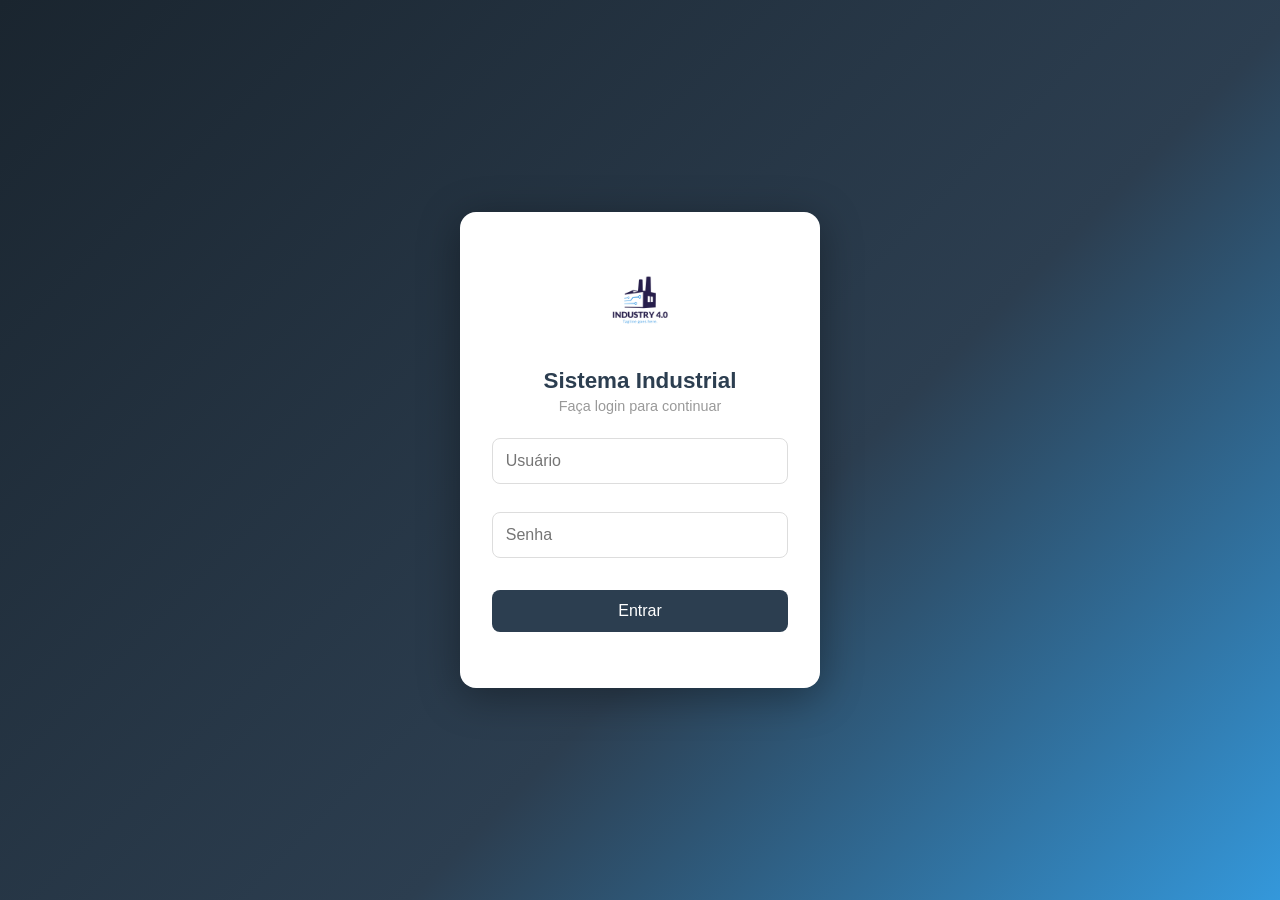
==== src/main/resources/static/index.html @ f62362ca "adiciomando tudo logo" ====
<!DOCTYPE html>
<html lang="pt-BR">
<head>
  <meta charset="UTF-8" />
  <meta name="viewport" content="width=device-width, initial-scale=1.0" />
  <title>Sistema</title>
  <link rel="stylesheet" href="style.css?v=3" />
</head>
<body>

  <!-- Modal de confirmação -->
  <div id="modal" class="modal-overlay oculto">
    <div class="modal-box">
      <p id="modal-texto"></p>
      <div class="modal-acoes">
        <button id="modal-sim" class="btn-deletar">Confirmar</button>
        <button id="modal-nao" class="btn-cancelar">Cancelar</button>
      </div>
    </div>
  </div>

  <nav>
    <div class="nav-logo">
      <img src="logo_fabrica.jpg" width="36" height="36" alt="Logo" style="border-radius:8px;object-fit:cover;" />
      <span>Sistema Industrial</span>
    </div>
    <button onclick="mostrarSecao('funcionarios', this)"         >Funcionários</button>
    <button onclick="mostrarSecao('setores', this)"      class="ativo">Setores</button>
    <button onclick="mostrarSecao('fabricas', this)"             >Tipos de Fábrica</button>
    <button onclick="sair()" class="btn-sair">Sair</button>
  </nav>

  <!-- ── FUNCIONÁRIOS ─────────────────────────────────────────── -->
  <section id="funcionarios" class="secao oculto">
    <h1>Funcionários</h1>
    <form id="form-funcionario">
      <input type="hidden" id="func-id" />
      <input type="text" id="func-nome"  placeholder="Nome"  />
      <input type="text" id="func-cargo" placeholder="Cargo" />
      <select id="func-status" onchange="toggleDemissao()">
        <option value="ADMITIDO">Admitido</option>
        <option value="DEMITIDO">Demitido</option>
      </select>
      <input type="date" id="func-admissao" title="Data de admissão" />
      <input type="date" id="func-demissao" title="Data de demissão" class="oculto" />
      <select id="func-setor">
        <option value="">-- Setor --</option>
      </select>
      <button type="submit" class="btn-salvar">Salvar</button>
    </form>

    <div class="filtro-bar">
      <select id="filtro-func-status" onchange="listarFuncionarios()">
        <option value="">Todos os status</option>
        <option value="ADMITIDO">Admitidos</option>
        <option value="DEMITIDO">Demitidos</option>
      </select>
      <select id="filtro-func-setor" onchange="listarFuncionarios()">
        <option value="">Todos os setores</option>
      </select>
    </div>

    <table>
      <thead><tr><th>ID</th><th>Nome</th><th>Cargo</th><th>Status</th><th>Setor</th><th>Admissão</th><th>Ações</th></tr></thead>
      <tbody id="tabela-funcionarios"></tbody>
    </table>
    <p id="msg-funcionarios" class="vazio oculto">Nenhum funcionário encontrado.</p>
  </section>

  <!-- ── SETORES ──────────────────────────────────────────────── -->
  <section id="setores" class="secao">
    <h1>Setores</h1>
    <form id="form-setor">
      <input type="hidden" id="setor-id" />
      <input type="text" id="setor-nome" placeholder="Nome do setor" />
      <button type="submit" class="btn-salvar">Salvar</button>
    </form>
    <table>
      <thead><tr><th>ID</th><th>Nome</th><th>Ações</th></tr></thead>
      <tbody id="tabela-setores"></tbody>
    </table>
    <p id="msg-setores" class="vazio oculto">Nenhum setor cadastrado.</p>
  </section>

  <!-- ── TIPOS DE FÁBRICA ─────────────────────────────────────── -->
  <section id="fabricas" class="secao oculto">
    <h1>Tipos de Fábrica</h1>
    <form id="form-fabrica">
      <input type="hidden" id="fabrica-id" />
      <input type="text" id="fabrica-nome"      placeholder="Nome"      />
      <input type="text" id="fabrica-descricao" placeholder="Descrição" />
      <button type="submit" class="btn-salvar">Salvar</button>
    </form>
    <table>
      <thead><tr><th>ID</th><th>Nome</th><th>Descrição</th><th>Ações</th></tr></thead>
      <tbody id="tabela-fabricas"></tbody>
    </table>
    <p id="msg-fabricas" class="vazio oculto">Nenhum tipo de fábrica cadastrado.</p>
  </section>

  <script src="app.js?v=3"></script>
</body>
</html>
---- src/main/resources/static/style.css ----
/* ── Reset ────────────────────────────────────────────────────── */
* { box-sizing: border-box; margin: 0; padding: 0; }
body { font-family: sans-serif; background: #f4f4f4; color: #333; }

/* ── Animações ────────────────────────────────────────────────── */
@keyframes fadeIn {
  from { opacity: 0; transform: translateY(16px); }
  to   { opacity: 1; transform: translateY(0); }
}
@keyframes slideDown {
  from { opacity: 0; transform: translateY(-20px); }
  to   { opacity: 1; transform: translateY(0); }
}
@keyframes rowIn {
  from { opacity: 0; transform: translateX(-12px); }
  to   { opacity: 1; transform: translateX(0); }
}
@keyframes shake {
  0%,100% { transform: translateX(0); }
  20%     { transform: translateX(-10px); }
  40%     { transform: translateX(10px); }
  60%     { transform: translateX(-8px); }
  80%     { transform: translateX(8px); }
}
@keyframes pulse {
  0%,100% { transform: scale(1); }
  50%     { transform: scale(1.04); }
}

/* ── Login ────────────────────────────────────────────────────── */
.login-body {
  min-height: 100vh;
  display: flex;
  align-items: center;
  justify-content: center;
  background: linear-gradient(135deg, #1a252f 0%, #2c3e50 60%, #3498db 100%);
}
.login-card {
  background: #fff;
  border-radius: 16px;
  padding: 2.5rem 2rem;
  width: 360px;
  text-align: center;
  box-shadow: 0 8px 40px rgba(0,0,0,.35);
  animation: fadeIn .5s ease;
}
.login-card.shake { animation: shake .4s ease; }

.logo-wrap {
  margin-bottom: 1rem;
  animation: pulse 2.5s infinite;
}
.login-card h1 { font-size: 1.4rem; margin-bottom: .25rem; color: #2c3e50; }
.login-sub { color: #999; font-size: .9rem; margin-bottom: 1.5rem; }

.input-group {
  position: relative;
  margin-bottom: 1rem;
  width: 100%;
}
.input-group .input-icon {
  position: absolute;
  left: .75rem;
  top: 50%;
  transform: translateY(-50%);
  font-size: 1rem;
}
.input-group input {
  width: 100%;
  padding: .80rem;
  border: 1px solid #ddd;
  border-radius: 8px;
  font-size: 1rem;
  transition: border-color .2s;
}
.input-group input:focus { outline: none; border-color: #3498db; }

.btn-login {
  width: 100%;
  padding: .75rem;
  background: #2c3e50;
  color: #fff;
  border: none;
  border-radius: 8px;
  font-size: 1rem;
  cursor: pointer;
  transition: background .2s, transform .1s;
  margin-top: .25rem;
}
.btn-login:hover  { background: #3498db; }
.btn-login:active { transform: scale(.98); }

.login-erro {
  margin-top: 1rem;
  color: #e74c3c;
  font-size: .9rem;
  animation: fadeIn .3s ease;
}

/* ── Nav ──────────────────────────────────────────────────────── */
nav {
  background: #2c3e50;
  padding: .6rem 1.5rem;
  display: flex;
  align-items: center;
  gap: .5rem;
  animation: slideDown .4s ease;
}
.nav-logo {
  display: flex;
  align-items: center;
  gap: .6rem;
  color: #fff;
  font-weight: 700;
  font-size: 1rem;
  margin-right: 1rem;
  white-space: nowrap;
}
nav button {
  background: transparent;
  color: #ccc;
  border: none;
  padding: .45rem .9rem;
  border-radius: 6px;
  font-size: .9rem;
  cursor: pointer;
  transition: background .2s, color .2s;
}
nav button:hover, nav button.ativo {
  background: #fff;
  color: #2c3e50;
  font-weight: 600;
}
.btn-sair { margin-left: auto !important; color: #e74c3c !important; }
.btn-sair:hover { background: #e74c3c !important; color: #fff !important; }

/* ── Seções ───────────────────────────────────────────────────── */
.secao { padding: 2rem; animation: fadeIn .35s ease; }
.oculto { display: none !important; }
h1 { margin-bottom: 1.5rem; }

/* ── Formulário ───────────────────────────────────────────────── */
form {
  display: flex;
  gap: .75rem;
  margin-bottom: 1rem;
  flex-wrap: wrap;
}
input, select {
  padding: .5rem .75rem;
  border: 1px solid #ccc;
  border-radius: 6px;
  font-size: 1rem;
  flex: 1;
  min-width: 140px;
  transition: border-color .2s, box-shadow .2s;
}
input:focus, select:focus {
  outline: none;
  border-color: #3498db;
  box-shadow: 0 0 0 3px rgba(52,152,219,.15);
}
input.erro, select.erro { border-color: #e74c3c; }

/* ── Filtro ───────────────────────────────────────────────────── */
.filtro-bar {
  display: flex;
  gap: .75rem;
  margin-bottom: 1rem;
  flex-wrap: wrap;
}
.filtro-bar input,
.filtro-bar select { flex: 1; min-width: 160px; }

/* ── Botões ───────────────────────────────────────────────────── */
button {
  padding: .5rem 1.2rem;
  border: none;
  border-radius: 6px;
  font-size: 1rem;
  cursor: pointer;
  transition: opacity .15s, transform .1s;
}
button:hover  { opacity: .88; }
button:active { transform: scale(.97); }
.btn-salvar   { background: #27ae60; color: #fff; }
.btn-editar   { background: #2980b9; color: #fff; }
.btn-deletar  { background: #e74c3c; color: #fff; }
.btn-cancelar { background: #aaa;    color: #fff; }

/* ── Tabela ───────────────────────────────────────────────────── */
table {
  width: 100%;
  border-collapse: collapse;
  background: #fff;
  border-radius: 8px;
  overflow: hidden;
  box-shadow: 0 1px 4px rgba(0,0,0,.1);
}
th, td { padding: .75rem 1rem; text-align: left; border-bottom: 1px solid #eee; }
th { background: #f9f9f9; font-weight: 600; }
tbody tr { animation: rowIn .25s ease; transition: background .15s; }
tbody tr:hover { background: #f0f7ff; }
.acoes { display: flex; gap: .5rem; }

/* Badge status */
.badge { padding: .2rem .65rem; border-radius: 12px; font-size: .82rem; font-weight: 600; }
.badge.ADMITIDO { background: #d4edda; color: #155724; }
.badge.DEMITIDO { background: #f8d7da; color: #721c24; }

.vazio { text-align: center; color: #999; padding: 1.5rem; }

/* ── Modal ────────────────────────────────────────────────────── */
.modal-overlay {
  position: fixed;
  inset: 0;
  background: rgba(0,0,0,.45);
  display: flex;
  align-items: center;
  justify-content: center;
  z-index: 999;
  animation: fadeIn .2s ease;
}
.modal-box {
  background: #fff;
  border-radius: 12px;
  padding: 2rem;
  width: 340px;
  text-align: center;
  box-shadow: 0 6px 30px rgba(0,0,0,.25);
  animation: fadeIn .25s ease;
}
.modal-box p { font-size: 1.05rem; margin-bottom: 1.5rem; }
.modal-acoes { display: flex; gap: 1rem; justify-content: center; }
.modal-acoes button { min-width: 110px; }
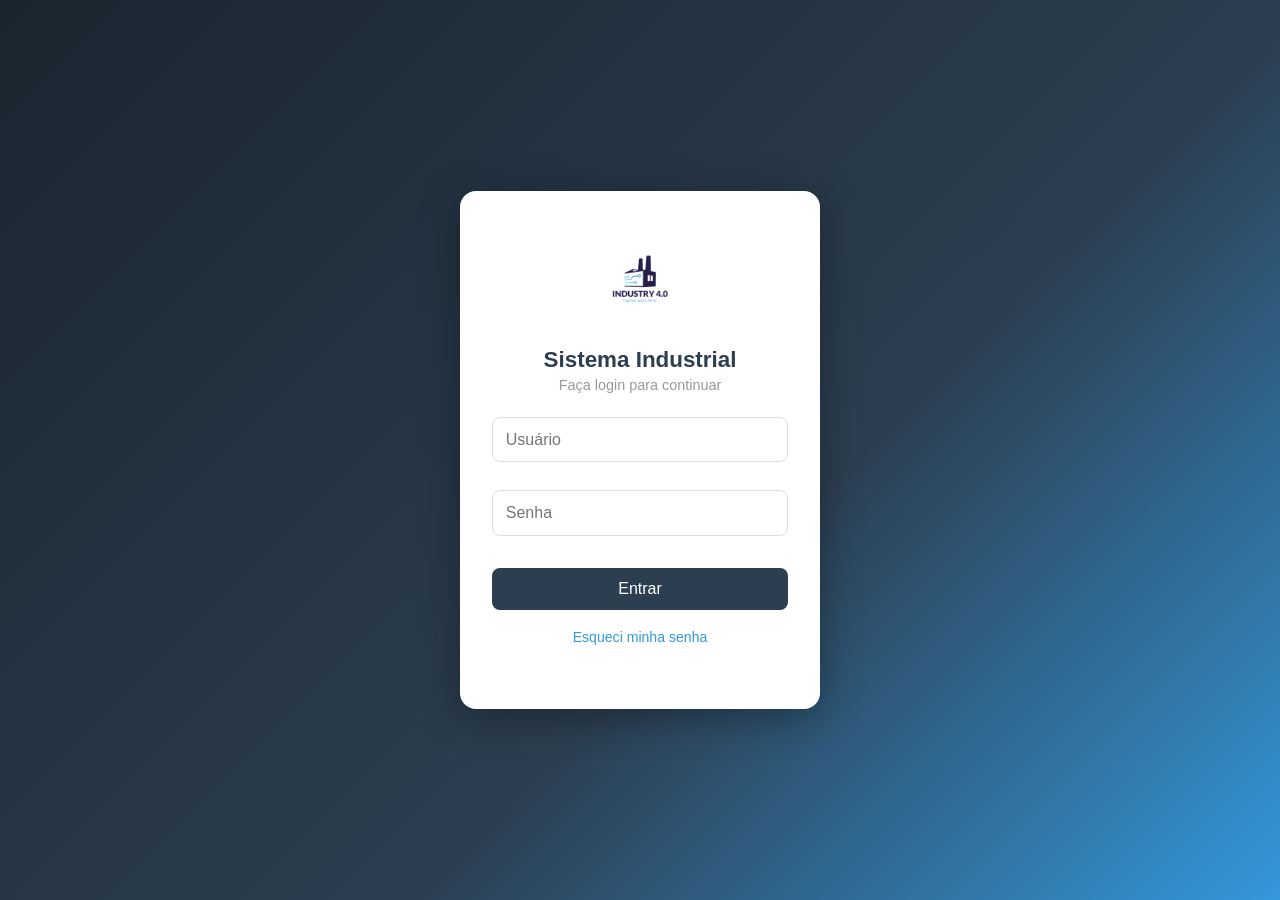
==== commit 6e039da1: "fix/ Melhorias de front: card login" ====
--- a/src/main/resources/static/index.html
+++ b/src/main/resources/static/index.html
@@ -7,6 +7,9 @@
   <link rel="stylesheet" href="style.css?v=3" />
 </head>
 <body>
+
+  <!-- Toast container -->
+  <div id="toast-container"></div>
 
   <!-- Modal de confirmação -->
   <div id="modal" class="modal-overlay oculto">
@@ -21,7 +24,7 @@
 
   <nav>
     <div class="nav-logo">
-      <img src="logo_fabrica.jpg" width="36" height="36" alt="Logo" style="border-radius:8px;object-fit:cover;" />
+      <img src="logo_fabrica.jpg" width="48" height="48" alt="Logo" style="border-radius:10px;object-fit:cover;" />
       <span>Sistema Industrial</span>
     </div>
     <button onclick="mostrarSecao('funcionarios', this)"         >Funcionários</button>
--- a/src/main/resources/static/style.css
+++ b/src/main/resources/static/style.css
@@ -96,6 +96,20 @@
   font-size: .9rem;
   animation: fadeIn .3s ease;
 }
+.link-esqueci {
+  color: #3498db;
+  font-size: .88rem;
+  text-decoration: none;
+  transition: color .2s;
+}
+.link-esqueci:hover { color: #2c3e50; text-decoration: underline; }
+
+.rec-sucesso {
+  margin-top: 1rem;
+  color: #27ae60;
+  font-size: .9rem;
+  animation: fadeIn .35s ease;
+}
 
 /* ── Nav ──────────────────────────────────────────────────────── */
 nav {
@@ -233,3 +247,42 @@
 .modal-box p { font-size: 1.05rem; margin-bottom: 1.5rem; }
 .modal-acoes { display: flex; gap: 1rem; justify-content: center; }
 .modal-acoes button { min-width: 110px; }
+
+/* ── Toast ────────────────────────────────────────────────────── */
+@keyframes toastIn {
+  from { opacity: 0; transform: translateX(60px); }
+  to   { opacity: 1; transform: translateX(0); }
+}
+@keyframes toastOut {
+  from { opacity: 1; transform: translateX(0); }
+  to   { opacity: 0; transform: translateX(60px); }
+}
+#toast-container {
+  position: fixed;
+  top: 1.2rem;
+  right: 1.2rem;
+  z-index: 9999;
+  display: flex;
+  flex-direction: column;
+  gap: .5rem;
+  pointer-events: none;
+}
+.toast {
+  display: flex;
+  align-items: center;
+  gap: .6rem;
+  padding: .75rem 1.1rem;
+  border-radius: 10px;
+  font-size: .9rem;
+  font-weight: 500;
+  box-shadow: 0 4px 16px rgba(0,0,0,.18);
+  min-width: 220px;
+  max-width: 320px;
+  animation: toastIn .3s ease;
+  pointer-events: auto;
+}
+.toast.saindo { animation: toastOut .35s ease forwards; }
+.toast.erro   { background: #e74c3c; color: #fff; }
+.toast.aviso  { background: #f39c12; color: #fff; }
+.toast.ok     { background: #27ae60; color: #fff; }
+.toast-icone  { font-size: 1.1rem; flex-shrink: 0; }
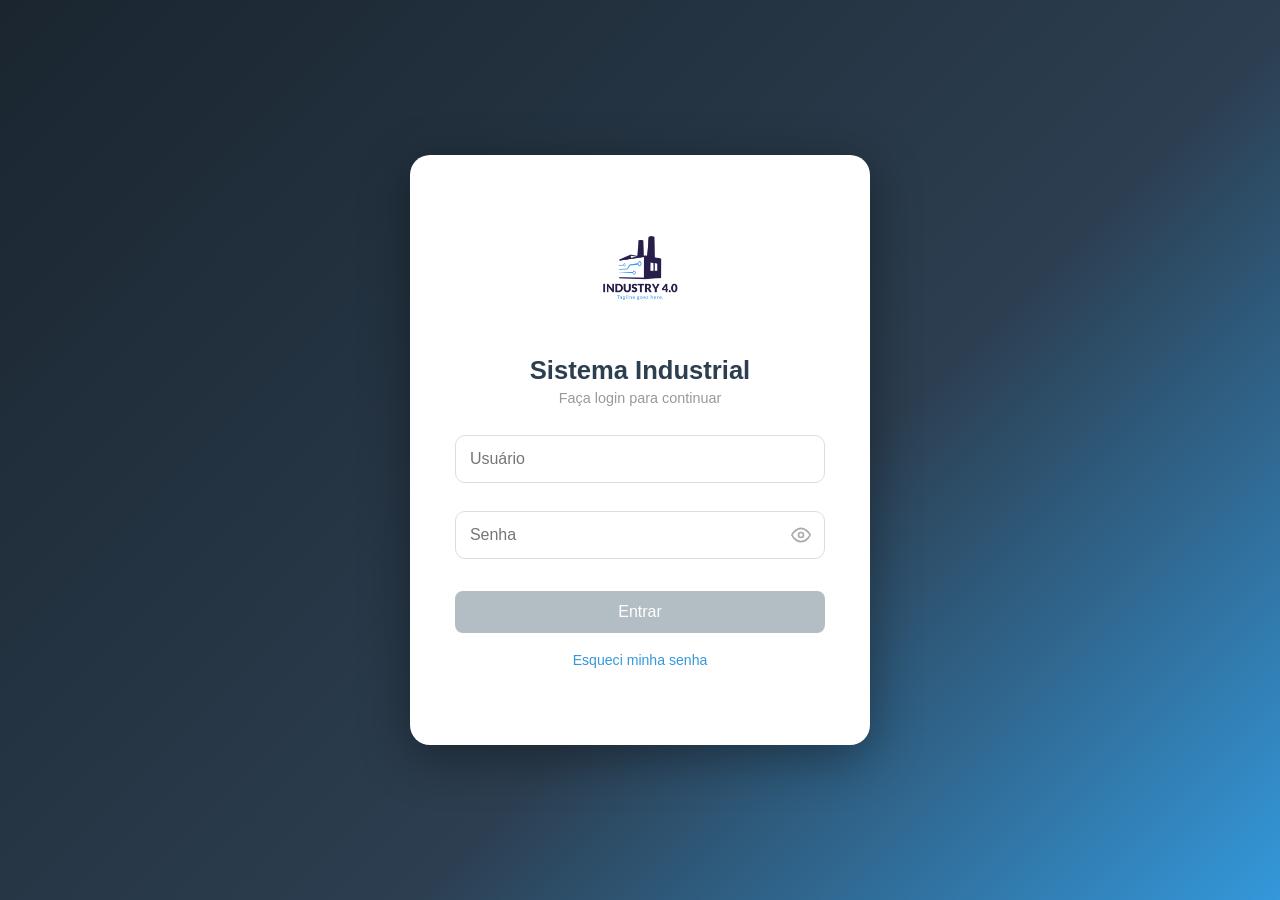
==== commit f42b95e5: "feat: redesign profissional do index — cards de stats, layout em card, labels, botao cancelar" ====
--- a/src/main/resources/static/index.html
+++ b/src/main/resources/static/index.html
@@ -3,17 +3,19 @@
 <head>
   <meta charset="UTF-8" />
   <meta name="viewport" content="width=device-width, initial-scale=1.0" />
-  <title>Sistema</title>
-  <link rel="stylesheet" href="style.css?v=3" />
+  <title>Sistema Industrial</title>
+  <link rel="stylesheet" href="style.css?v=6" />
 </head>
 <body>
 
-  <!-- Toast container -->
   <div id="toast-container"></div>
 
   <!-- Modal de confirmação -->
   <div id="modal" class="modal-overlay oculto">
     <div class="modal-box">
+      <div class="modal-warn-icon">
+        <svg width="26" height="26" viewBox="0 0 24 24" fill="none" stroke="currentColor" stroke-width="2" stroke-linecap="round" stroke-linejoin="round"><path d="M10.29 3.86L1.82 18a2 2 0 0 0 1.71 3h16.94a2 2 0 0 0 1.71-3L13.71 3.86a2 2 0 0 0-3.42 0z"/><line x1="12" y1="9" x2="12" y2="13"/><line x1="12" y1="17" x2="12.01" y2="17"/></svg>
+      </div>
       <p id="modal-texto"></p>
       <div class="modal-acoes">
         <button id="modal-sim" class="btn-deletar">Confirmar</button>
@@ -22,85 +24,239 @@
     </div>
   </div>
 
+  <!-- ── Nav ──────────────────────────────────────────────────── -->
   <nav>
     <div class="nav-logo">
-      <img src="logo_fabrica.jpg" width="48" height="48" alt="Logo" style="border-radius:10px;object-fit:cover;" />
+      <img src="logo_fabrica.jpg" width="38" height="38" alt="Logo" style="border-radius:8px;object-fit:cover;" />
       <span>Sistema Industrial</span>
     </div>
-    <button onclick="mostrarSecao('funcionarios', this)"         >Funcionários</button>
-    <button onclick="mostrarSecao('setores', this)"      class="ativo">Setores</button>
-    <button onclick="mostrarSecao('fabricas', this)"             >Tipos de Fábrica</button>
-    <button onclick="sair()" class="btn-sair">Sair</button>
+
+    <button onclick="mostrarSecao('funcionarios', this)">
+      <svg width="14" height="14" viewBox="0 0 24 24" fill="none" stroke="currentColor" stroke-width="2" stroke-linecap="round" stroke-linejoin="round"><path d="M17 21v-2a4 4 0 0 0-4-4H5a4 4 0 0 0-4 4v2"/><circle cx="9" cy="7" r="4"/><path d="M23 21v-2a4 4 0 0 0-3-3.87"/><path d="M16 3.13a4 4 0 0 1 0 7.75"/></svg>
+      Funcionários
+    </button>
+
+    <button onclick="mostrarSecao('setores', this)" class="ativo">
+      <svg width="14" height="14" viewBox="0 0 24 24" fill="none" stroke="currentColor" stroke-width="2" stroke-linecap="round" stroke-linejoin="round"><rect x="2" y="7" width="20" height="14" rx="2" ry="2"/><path d="M16 21V5a2 2 0 0 0-2-2h-4a2 2 0 0 0-2 2v16"/></svg>
+      Setores
+    </button>
+
+    <button onclick="mostrarSecao('fabricas', this)">
+      <svg width="14" height="14" viewBox="0 0 24 24" fill="none" stroke="currentColor" stroke-width="2" stroke-linecap="round" stroke-linejoin="round"><path d="M2 20a2 2 0 0 0 2 2h16a2 2 0 0 0 2-2V8l-7 5V8l-7 5V4a2 2 0 0 0-2-2H4a2 2 0 0 0-2 2z"/></svg>
+      Tipos de Fábrica
+    </button>
+
+    <div class="nav-right">
+      <div class="nav-user-info">
+        <svg width="13" height="13" viewBox="0 0 24 24" fill="none" stroke="currentColor" stroke-width="2" stroke-linecap="round" stroke-linejoin="round"><circle cx="12" cy="8" r="4"/><path d="M4 20c0-4 3.6-7 8-7s8 3 8 7"/></svg>
+        <span id="nav-usuario"></span>
+      </div>
+      <button onclick="sair()" class="btn-sair">
+        <svg width="13" height="13" viewBox="0 0 24 24" fill="none" stroke="currentColor" stroke-width="2" stroke-linecap="round" stroke-linejoin="round"><path d="M9 21H5a2 2 0 0 1-2-2V5a2 2 0 0 1 2-2h4"/><polyline points="16 17 21 12 16 7"/><line x1="21" y1="12" x2="9" y2="12"/></svg>
+        Sair
+      </button>
+    </div>
   </nav>
 
-  <!-- ── FUNCIONÁRIOS ─────────────────────────────────────────── -->
-  <section id="funcionarios" class="secao oculto">
-    <h1>Funcionários</h1>
-    <form id="form-funcionario">
-      <input type="hidden" id="func-id" />
-      <input type="text" id="func-nome"  placeholder="Nome"  />
-      <input type="text" id="func-cargo" placeholder="Cargo" />
-      <select id="func-status" onchange="toggleDemissao()">
-        <option value="ADMITIDO">Admitido</option>
-        <option value="DEMITIDO">Demitido</option>
-      </select>
-      <input type="date" id="func-admissao" title="Data de admissão" />
-      <input type="date" id="func-demissao" title="Data de demissão" class="oculto" />
-      <select id="func-setor">
-        <option value="">-- Setor --</option>
-      </select>
-      <button type="submit" class="btn-salvar">Salvar</button>
-    </form>
-
-    <div class="filtro-bar">
-      <select id="filtro-func-status" onchange="listarFuncionarios()">
-        <option value="">Todos os status</option>
-        <option value="ADMITIDO">Admitidos</option>
-        <option value="DEMITIDO">Demitidos</option>
-      </select>
-      <select id="filtro-func-setor" onchange="listarFuncionarios()">
-        <option value="">Todos os setores</option>
-      </select>
-    </div>
-
-    <table>
-      <thead><tr><th>ID</th><th>Nome</th><th>Cargo</th><th>Status</th><th>Setor</th><th>Admissão</th><th>Ações</th></tr></thead>
-      <tbody id="tabela-funcionarios"></tbody>
-    </table>
-    <p id="msg-funcionarios" class="vazio oculto">Nenhum funcionário encontrado.</p>
-  </section>
-
-  <!-- ── SETORES ──────────────────────────────────────────────── -->
-  <section id="setores" class="secao">
-    <h1>Setores</h1>
-    <form id="form-setor">
-      <input type="hidden" id="setor-id" />
-      <input type="text" id="setor-nome" placeholder="Nome do setor" />
-      <button type="submit" class="btn-salvar">Salvar</button>
-    </form>
-    <table>
-      <thead><tr><th>ID</th><th>Nome</th><th>Ações</th></tr></thead>
-      <tbody id="tabela-setores"></tbody>
-    </table>
-    <p id="msg-setores" class="vazio oculto">Nenhum setor cadastrado.</p>
-  </section>
-
-  <!-- ── TIPOS DE FÁBRICA ─────────────────────────────────────── -->
-  <section id="fabricas" class="secao oculto">
-    <h1>Tipos de Fábrica</h1>
-    <form id="form-fabrica">
-      <input type="hidden" id="fabrica-id" />
-      <input type="text" id="fabrica-nome"      placeholder="Nome"      />
-      <input type="text" id="fabrica-descricao" placeholder="Descrição" />
-      <button type="submit" class="btn-salvar">Salvar</button>
-    </form>
-    <table>
-      <thead><tr><th>ID</th><th>Nome</th><th>Descrição</th><th>Ações</th></tr></thead>
-      <tbody id="tabela-fabricas"></tbody>
-    </table>
-    <p id="msg-fabricas" class="vazio oculto">Nenhum tipo de fábrica cadastrado.</p>
-  </section>
-
-  <script src="app.js?v=3"></script>
+  <!-- ── Main ─────────────────────────────────────────────────── -->
+  <main class="main-content">
+
+    <!-- Cards de resumo -->
+    <div class="stats-grid">
+      <div class="stat-card stat-azul">
+        <div class="stat-icon">
+          <svg width="20" height="20" viewBox="0 0 24 24" fill="none" stroke="currentColor" stroke-width="2"><path d="M17 21v-2a4 4 0 0 0-4-4H5a4 4 0 0 0-4 4v2"/><circle cx="9" cy="7" r="4"/></svg>
+        </div>
+        <div class="stat-info">
+          <span class="stat-num" id="stat-total-func">—</span>
+          <span class="stat-label">Total de Funcionários</span>
+        </div>
+      </div>
+      <div class="stat-card stat-verde">
+        <div class="stat-icon">
+          <svg width="20" height="20" viewBox="0 0 24 24" fill="none" stroke="currentColor" stroke-width="2"><path d="M22 11.08V12a10 10 0 1 1-5.93-9.14"/><polyline points="22 4 12 14.01 9 11.01"/></svg>
+        </div>
+        <div class="stat-info">
+          <span class="stat-num" id="stat-admitidos">—</span>
+          <span class="stat-label">Admitidos</span>
+        </div>
+      </div>
+      <div class="stat-card stat-vermelho">
+        <div class="stat-icon">
+          <svg width="20" height="20" viewBox="0 0 24 24" fill="none" stroke="currentColor" stroke-width="2"><circle cx="12" cy="12" r="10"/><line x1="15" y1="9" x2="9" y2="15"/><line x1="9" y1="9" x2="15" y2="15"/></svg>
+        </div>
+        <div class="stat-info">
+          <span class="stat-num" id="stat-demitidos">—</span>
+          <span class="stat-label">Demitidos</span>
+        </div>
+      </div>
+      <div class="stat-card stat-slate">
+        <div class="stat-icon">
+          <svg width="20" height="20" viewBox="0 0 24 24" fill="none" stroke="currentColor" stroke-width="2"><rect x="2" y="7" width="20" height="14" rx="2"/><path d="M16 21V5a2 2 0 0 0-2-2h-4a2 2 0 0 0-2 2v16"/></svg>
+        </div>
+        <div class="stat-info">
+          <span class="stat-num" id="stat-setores">—</span>
+          <span class="stat-label">Setores</span>
+        </div>
+      </div>
+      <div class="stat-card stat-roxo">
+        <div class="stat-icon">
+          <svg width="20" height="20" viewBox="0 0 24 24" fill="none" stroke="currentColor" stroke-width="2"><path d="M2 20a2 2 0 0 0 2 2h16a2 2 0 0 0 2-2V8l-7 5V8l-7 5V4a2 2 0 0 0-2-2H4a2 2 0 0 0-2 2z"/></svg>
+        </div>
+        <div class="stat-info">
+          <span class="stat-num" id="stat-fabricas">—</span>
+          <span class="stat-label">Tipos de Fábrica</span>
+        </div>
+      </div>
+    </div>
+
+    <!-- ── FUNCIONÁRIOS ──────────────────────────────────────── -->
+    <section id="funcionarios" class="secao oculto">
+      <div class="secao-header">
+        <h2 class="secao-titulo">Funcionários</h2>
+        <p class="secao-sub">Gerencie o quadro de pessoal da fábrica</p>
+      </div>
+
+      <div class="card">
+        <div class="card-header">
+          <span id="form-func-titulo">Novo Funcionário</span>
+        </div>
+        <form id="form-funcionario" class="form-grid">
+          <input type="hidden" id="func-id" />
+          <div class="form-group">
+            <label for="func-nome">Nome</label>
+            <input type="text" id="func-nome" placeholder="Nome completo" />
+          </div>
+          <div class="form-group">
+            <label for="func-cargo">Cargo</label>
+            <input type="text" id="func-cargo" placeholder="Cargo ou função" />
+          </div>
+          <div class="form-group">
+            <label for="func-status">Status</label>
+            <select id="func-status" onchange="toggleDemissao()">
+              <option value="ADMITIDO">Admitido</option>
+              <option value="DEMITIDO">Demitido</option>
+            </select>
+          </div>
+          <div class="form-group">
+            <label for="func-admissao">Data de Admissão</label>
+            <input type="date" id="func-admissao" />
+          </div>
+          <div class="form-group oculto" id="grupo-demissao">
+            <label for="func-demissao">Data de Demissão</label>
+            <input type="date" id="func-demissao" />
+          </div>
+          <div class="form-group">
+            <label for="func-setor">Setor</label>
+            <select id="func-setor">
+              <option value="">— Setor —</option>
+            </select>
+          </div>
+          <div class="form-acoes">
+            <button type="submit" class="btn-salvar">Salvar</button>
+            <button type="button" class="btn-cancelar oculto" id="btn-cancelar-func" onclick="cancelarEdicaoFunc()">Cancelar</button>
+          </div>
+        </form>
+      </div>
+
+      <div class="card">
+        <div class="card-header">
+          <span>Lista de Funcionários</span>
+          <div class="filtro-inline">
+            <select id="filtro-func-status" onchange="listarFuncionarios()">
+              <option value="">Todos os status</option>
+              <option value="ADMITIDO">Admitidos</option>
+              <option value="DEMITIDO">Demitidos</option>
+            </select>
+            <select id="filtro-func-setor" onchange="listarFuncionarios()">
+              <option value="">Todos os setores</option>
+            </select>
+          </div>
+        </div>
+        <table>
+          <thead>
+            <tr><th>#</th><th>Nome</th><th>Cargo</th><th>Status</th><th>Setor</th><th>Admissão</th><th>Ações</th></tr>
+          </thead>
+          <tbody id="tabela-funcionarios"></tbody>
+        </table>
+        <p id="msg-funcionarios" class="vazio oculto">Nenhum funcionário encontrado.</p>
+      </div>
+    </section>
+
+    <!-- ── SETORES ───────────────────────────────────────────── -->
+    <section id="setores" class="secao">
+      <div class="secao-header">
+        <h2 class="secao-titulo">Setores</h2>
+        <p class="secao-sub">Cadastre os setores da organização</p>
+      </div>
+
+      <div class="card">
+        <div class="card-header">
+          <span id="form-setor-titulo">Novo Setor</span>
+        </div>
+        <form id="form-setor" class="form-inline">
+          <input type="hidden" id="setor-id" />
+          <div class="form-group" style="flex:1;min-width:200px">
+            <label for="setor-nome">Nome do setor</label>
+            <input type="text" id="setor-nome" placeholder="Ex: Produção, Logística..." />
+          </div>
+          <div class="form-acoes">
+            <button type="submit" class="btn-salvar">Salvar</button>
+            <button type="button" class="btn-cancelar oculto" id="btn-cancelar-setor" onclick="cancelarEdicaoSetor()">Cancelar</button>
+          </div>
+        </form>
+      </div>
+
+      <div class="card">
+        <div class="card-header"><span>Lista de Setores</span></div>
+        <table>
+          <thead><tr><th>#</th><th>Nome</th><th>Ações</th></tr></thead>
+          <tbody id="tabela-setores"></tbody>
+        </table>
+        <p id="msg-setores" class="vazio oculto">Nenhum setor cadastrado.</p>
+      </div>
+    </section>
+
+    <!-- ── TIPOS DE FÁBRICA ──────────────────────────────────── -->
+    <section id="fabricas" class="secao oculto">
+      <div class="secao-header">
+        <h2 class="secao-titulo">Tipos de Fábrica</h2>
+        <p class="secao-sub">Classifique os tipos de unidade fabril</p>
+      </div>
+
+      <div class="card">
+        <div class="card-header">
+          <span id="form-fabrica-titulo">Novo Tipo de Fábrica</span>
+        </div>
+        <form id="form-fabrica" class="form-grid">
+          <input type="hidden" id="fabrica-id" />
+          <div class="form-group">
+            <label for="fabrica-nome">Nome</label>
+            <input type="text" id="fabrica-nome" placeholder="Nome do tipo" />
+          </div>
+          <div class="form-group">
+            <label for="fabrica-descricao">Descrição</label>
+            <input type="text" id="fabrica-descricao" placeholder="Descrição opcional" />
+          </div>
+          <div class="form-acoes">
+            <button type="submit" class="btn-salvar">Salvar</button>
+            <button type="button" class="btn-cancelar oculto" id="btn-cancelar-fabrica" onclick="cancelarEdicaoFabrica()">Cancelar</button>
+          </div>
+        </form>
+      </div>
+
+      <div class="card">
+        <div class="card-header"><span>Lista de Tipos</span></div>
+        <table>
+          <thead><tr><th>#</th><th>Nome</th><th>Descrição</th><th>Ações</th></tr></thead>
+          <tbody id="tabela-fabricas"></tbody>
+        </table>
+        <p id="msg-fabricas" class="vazio oculto">Nenhum tipo de fábrica cadastrado.</p>
+      </div>
+    </section>
+
+  </main>
+
+  <script src="app.js?v=6"></script>
 </body>
 </html>
--- a/src/main/resources/static/style.css
+++ b/src/main/resources/static/style.css
@@ -37,21 +37,21 @@
 }
 .login-card {
   background: #fff;
-  border-radius: 16px;
-  padding: 2.5rem 2rem;
-  width: 360px;
+  border-radius: 20px;
+  padding: 3rem 2.8rem;
+  width: 460px;
   text-align: center;
-  box-shadow: 0 8px 40px rgba(0,0,0,.35);
+  box-shadow: 0 12px 50px rgba(0,0,0,.38);
   animation: fadeIn .5s ease;
 }
 .login-card.shake { animation: shake .4s ease; }
 
 .logo-wrap {
-  margin-bottom: 1rem;
+  margin-bottom: 1.2rem;
   animation: pulse 2.5s infinite;
 }
-.login-card h1 { font-size: 1.4rem; margin-bottom: .25rem; color: #2c3e50; }
-.login-sub { color: #999; font-size: .9rem; margin-bottom: 1.5rem; }
+.login-card h1 { font-size: 1.6rem; margin-bottom: .3rem; color: #2c3e50; }
+.login-sub { color: #999; font-size: .9rem; margin-bottom: 1.8rem; }
 
 .input-group {
   position: relative;
@@ -67,13 +67,36 @@
 }
 .input-group input {
   width: 100%;
-  padding: .80rem;
+  padding: .88rem 3rem .88rem .88rem;
   border: 1px solid #ddd;
-  border-radius: 8px;
-  font-size: 1rem;
-  transition: border-color .2s;
-}
-.input-group input:focus { outline: none; border-color: #3498db; }
+  border-radius: 10px;
+  font-size: 1rem;
+  transition: border-color .2s, box-shadow .2s;
+}
+.input-group input:focus {
+  outline: none;
+  border-color: #3498db;
+  box-shadow: 0 0 0 3px rgba(52,152,219,.15);
+}
+
+/* Botão olho — ver/ocultar senha */
+.btn-olho {
+  position: absolute;
+  right: .65rem;
+  top: 50%;
+  transform: translateY(-50%);
+  background: none;
+  border: none;
+  padding: .25rem;
+  cursor: pointer;
+  color: #aaa;
+  display: flex;
+  align-items: center;
+  transition: color .2s;
+  border-radius: 4px;
+}
+.btn-olho:hover  { color: #3498db; opacity: 1; }
+.btn-olho:active { transform: translateY(-50%) scale(.92); }
 
 .btn-login {
   width: 100%;
@@ -87,13 +110,21 @@
   transition: background .2s, transform .1s;
   margin-top: .25rem;
 }
-.btn-login:hover  { background: #3498db; }
-.btn-login:active { transform: scale(.98); }
-
-.login-erro {
+.btn-login:hover         { background: #3498db; }
+.btn-login:active        { transform: scale(.98); }
+.btn-login:disabled      { background: #b2bec3; cursor: not-allowed; transform: none; }
+.btn-login:disabled:hover{ background: #b2bec3; }
+
+.login-bloqueado {
   margin-top: 1rem;
-  color: #e74c3c;
-  font-size: .9rem;
+  color: #c0392b;
+  font-size: .88rem;
+  font-weight: 600;
+  padding: .75rem 1rem;
+  background: #fdecea;
+  border-radius: 8px;
+  border: 1px solid #f5c6cb;
+  text-align: center;
   animation: fadeIn .3s ease;
 }
 .link-esqueci {
@@ -174,7 +205,7 @@
   border-color: #3498db;
   box-shadow: 0 0 0 3px rgba(52,152,219,.15);
 }
-input.erro, select.erro { border-color: #e74c3c; }
+input.erro, select.erro { border-color: #e74c3c; box-shadow: 0 0 0 3px rgba(231,76,60,.15); }
 
 /* ── Filtro ───────────────────────────────────────────────────── */
 .filtro-bar {
@@ -286,3 +317,117 @@
 .toast.aviso  { background: #f39c12; color: #fff; }
 .toast.ok     { background: #27ae60; color: #fff; }
 .toast-icone  { font-size: 1.1rem; flex-shrink: 0; }
+
+/* ── v6 — Layout profissional ─────────────────────────────── */
+
+/* Nav: ícones alinhados + lado direito */
+nav button { display: flex; align-items: center; gap: .4rem; }
+.nav-right  { margin-left: auto; display: flex; align-items: center; gap: .4rem; }
+.nav-user-info {
+  display: flex; align-items: center; gap: .35rem;
+  color: #9aacb8; font-size: .82rem;
+  padding: .3rem .7rem; border-radius: 6px; white-space: nowrap;
+}
+.btn-sair { margin-left: 0 !important; }
+
+/* Área principal */
+.main-content {
+  max-width: 1280px;
+  margin: 0 auto;
+  padding: 1.5rem 2rem 3rem;
+}
+.main-content .secao { padding: 0; }
+
+/* ── Cards de resumo ──────────────────────────────────────── */
+.stats-grid {
+  display: grid;
+  grid-template-columns: repeat(auto-fit, minmax(170px, 1fr));
+  gap: 1rem;
+  margin-bottom: 1.5rem;
+}
+.stat-card {
+  background: #fff;
+  border-radius: 12px;
+  padding: 1.1rem 1.3rem;
+  display: flex; align-items: center; gap: .9rem;
+  box-shadow: 0 1px 4px rgba(0,0,0,.07);
+  border-left: 4px solid transparent;
+  animation: fadeIn .35s ease;
+}
+.stat-card.stat-azul     { border-color: #3498db; }
+.stat-card.stat-verde    { border-color: #27ae60; }
+.stat-card.stat-vermelho { border-color: #e74c3c; }
+.stat-card.stat-slate    { border-color: #7f8c8d; }
+.stat-card.stat-roxo     { border-color: #8e44ad; }
+
+.stat-icon {
+  width: 42px; height: 42px; border-radius: 10px;
+  display: flex; align-items: center; justify-content: center; flex-shrink: 0;
+}
+.stat-azul .stat-icon     { background: #ebf5fb; color: #3498db; }
+.stat-verde .stat-icon    { background: #eafaf1; color: #27ae60; }
+.stat-vermelho .stat-icon { background: #fdf2f2; color: #e74c3c; }
+.stat-slate .stat-icon    { background: #f2f3f4; color: #7f8c8d; }
+.stat-roxo .stat-icon     { background: #f5eef8; color: #8e44ad; }
+
+.stat-num   { display: block; font-size: 1.65rem; font-weight: 700; color: #2c3e50; line-height: 1.1; }
+.stat-label { font-size: .75rem; color: #888; margin-top: .15rem; display: block; }
+
+/* ── Cabeçalho de seção ───────────────────────────────────── */
+.secao-header { margin-bottom: 1.1rem; }
+.secao-titulo { font-size: 1.3rem; color: #2c3e50; margin: 0 0 .2rem; }
+.secao-sub    { font-size: .82rem; color: #aaa; margin: 0; }
+
+/* ── Card ─────────────────────────────────────────────────── */
+.card {
+  background: #fff;
+  border-radius: 12px;
+  box-shadow: 0 1px 5px rgba(0,0,0,.08);
+  margin-bottom: 1.2rem;
+  overflow: hidden;
+}
+.card-header {
+  padding: .8rem 1.4rem;
+  border-bottom: 1px solid #f0f0f0;
+  font-weight: 600; font-size: .9rem; color: #2c3e50;
+  display: flex; align-items: center; justify-content: space-between;
+  gap: 1rem; flex-wrap: wrap;
+}
+.card table  { box-shadow: none; border-radius: 0; }
+.card .vazio { padding: 1.8rem; }
+
+/* ── Formulários dentro de card ───────────────────────────── */
+.card form { margin-bottom: 0; padding: 1.2rem 1.4rem; }
+
+.form-grid {
+  display: grid !important;
+  grid-template-columns: repeat(auto-fill, minmax(185px, 1fr));
+  gap: .85rem; align-items: end;
+}
+.form-inline {
+  display: flex !important;
+  gap: .85rem; align-items: flex-end; flex-wrap: wrap;
+}
+.form-group {
+  display: flex; flex-direction: column; gap: .28rem;
+}
+.form-group label {
+  font-size: .72rem; font-weight: 700;
+  color: #666; text-transform: uppercase; letter-spacing: .04em;
+}
+.form-group input,
+.form-group select { flex: none; min-width: unset; width: 100%; }
+
+.form-acoes { display: flex; gap: .5rem; align-items: center; }
+
+/* ── Filtro inline no card-header ─────────────────────────── */
+.filtro-inline { display: flex; gap: .5rem; flex-wrap: wrap; }
+.filtro-inline select { padding: .3rem .6rem; font-size: .82rem; min-width: 130px; flex: 1; }
+
+/* ── Modal ícone de aviso ─────────────────────────────────── */
+.modal-warn-icon {
+  width: 52px; height: 52px; border-radius: 50%;
+  background: #fff8e1; color: #f39c12;
+  display: flex; align-items: center; justify-content: center;
+  margin: 0 auto .9rem;
+}
